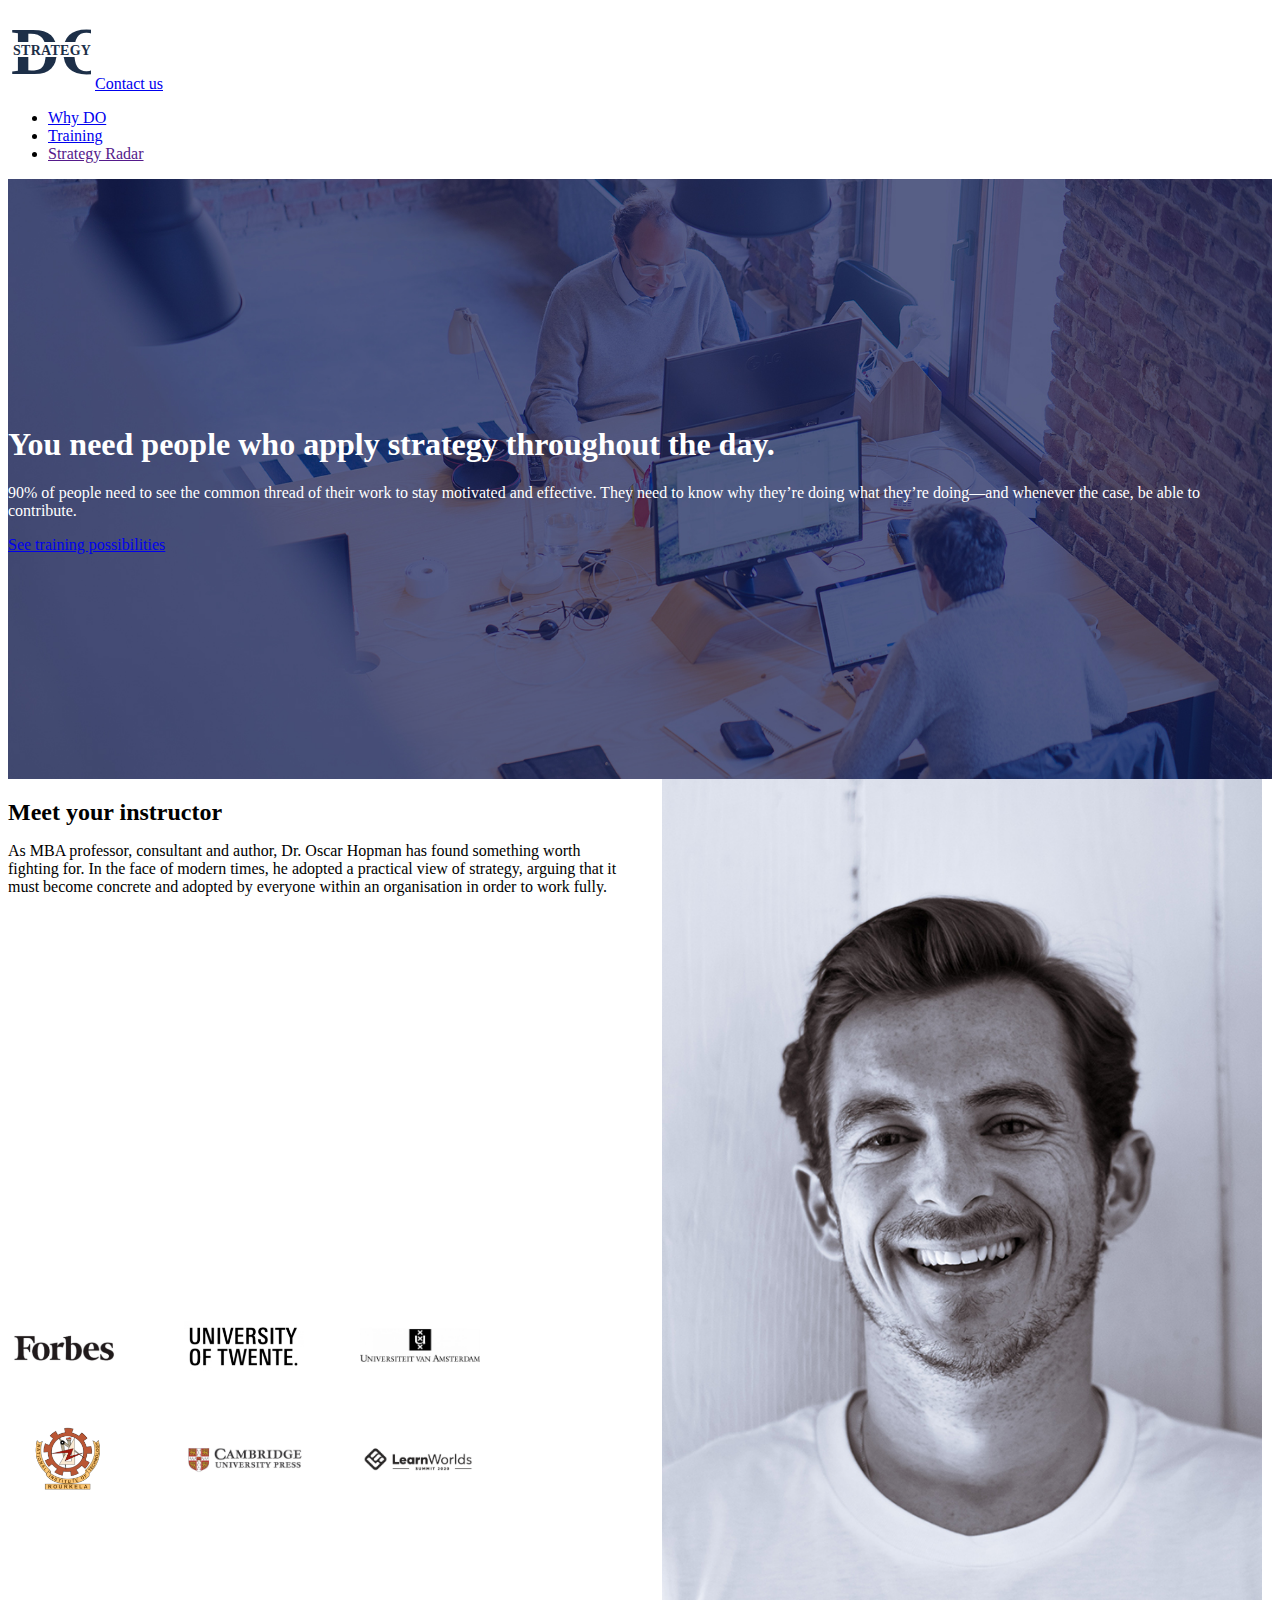
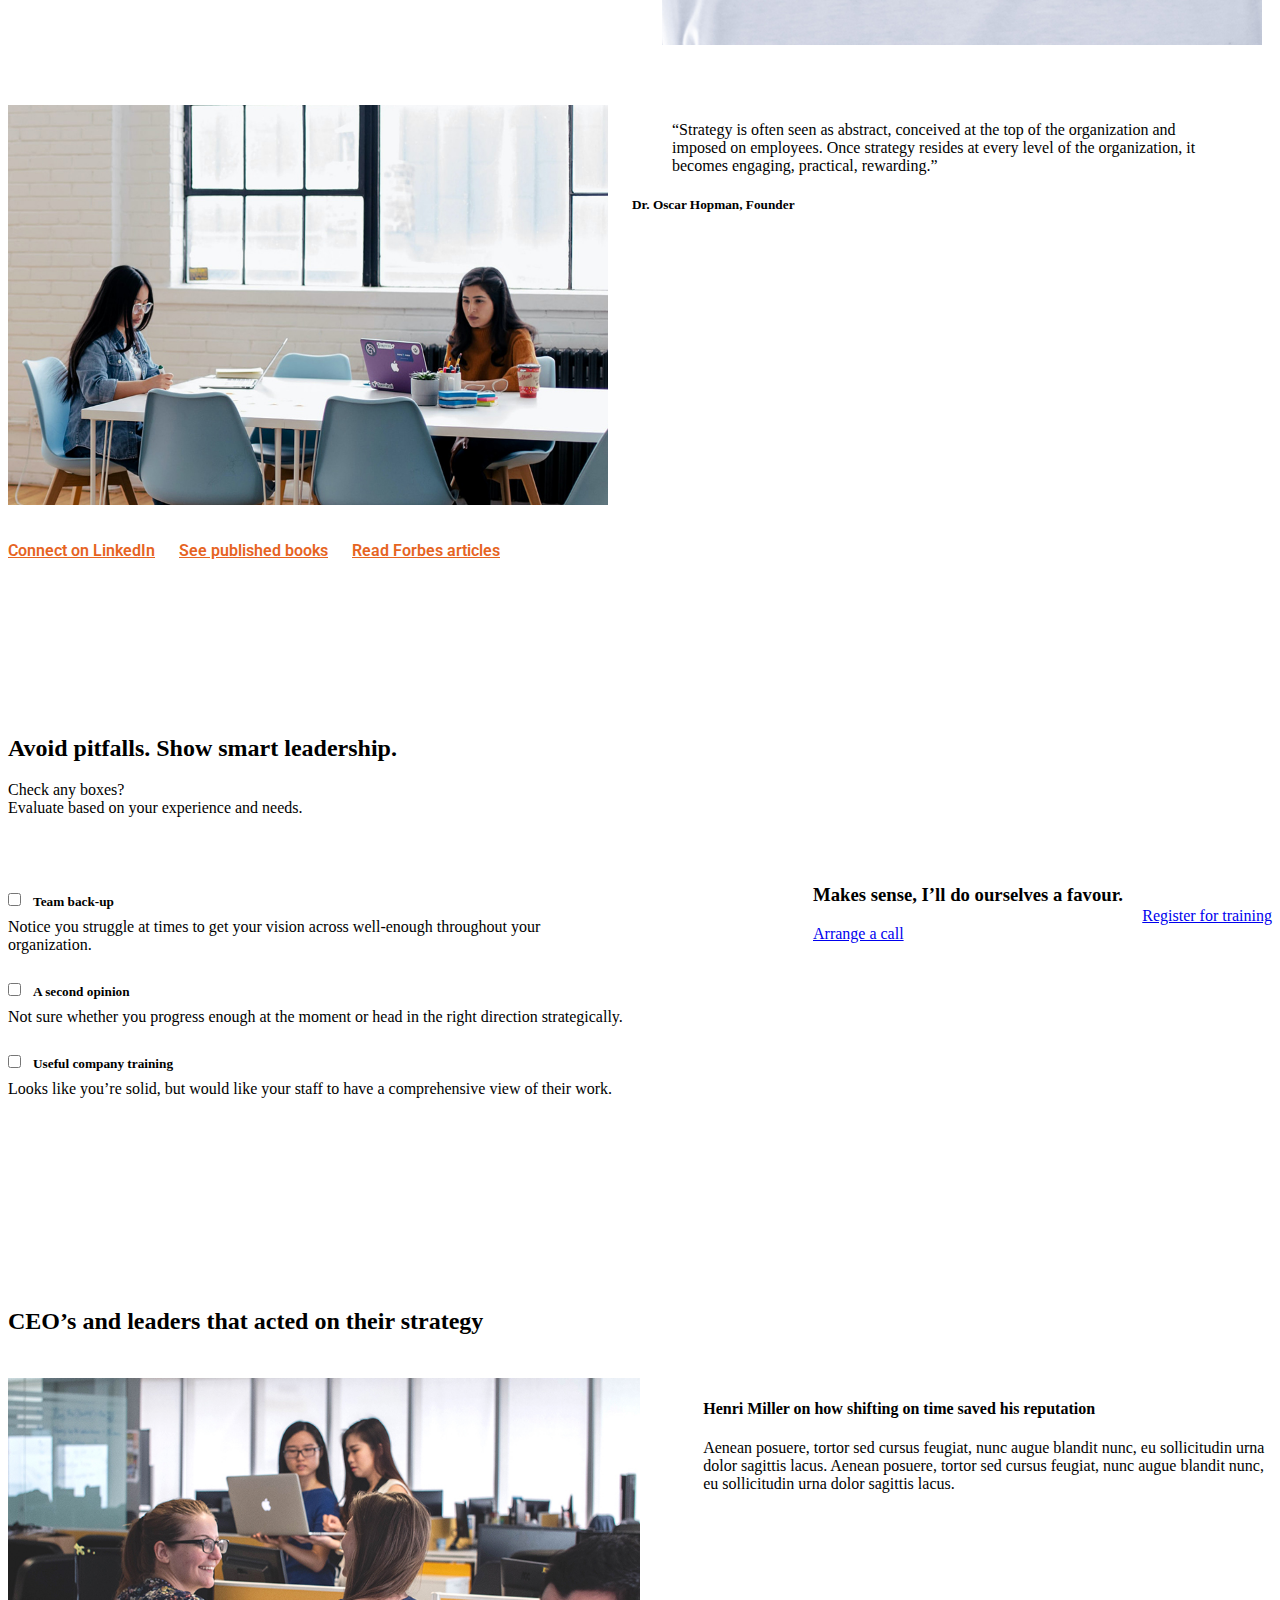
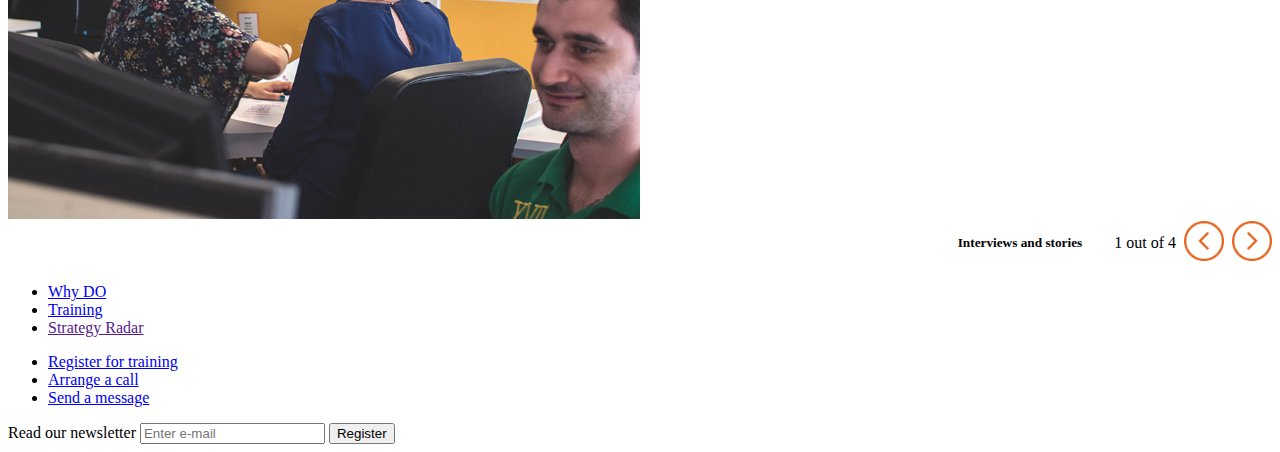
==== about.html @ 9fe3110b "reorganised images" ====
<!DOCTYPE html>
<html>

<head>
    <title> In-house strategy training </title>
    <meta name="viewport" content="width=device-width,initial-scale=1">

    <link rel="stylesheet" type="text/css" href="style-general.css">
    <link rel="stylesheet" type="text/css" href="style-index.css">
    <link rel="stylesheet" type="text/css" href="style-about.css">
    <link rel="stylesheet" type="text/css" href="style-training.css">
    <link rel="stylesheet" type="text/css" href="style-contact.css">

    <link rel="preconnect" href="https://fonts.gstatic.com">
    <link href="https://fonts.googleapis.com/css2?family=Roboto:wght@300;500;700&display=swap" rel="stylesheet">
</head>

<body>
    <div class="page">
        <header>
            <nav>
                <a href="index.html"><img src="/images/logo-do-strategy.svg" id="logo" alt="logo of DO Strategy"></a>
                <a href="contact.html" class="btn-secondary contact-btn">Contact us</a>
                <ul id="main-menu">
                    <li><a href="about.html">Why DO</a></li>
                    <li><a href="training.html">Training</a></li>
                    <li><a href="">Strategy Radar</a></li>
                </ul>
            </nav>
        </header>


        <main>

            <section class="hero img-bckgr">
                <h1>You need people who apply strategy throughout the day.</h1>
                <p>90% of people need to see the common thread of their work to stay motivated and effective.
                    They need to know why they’re doing what they’re doing—and whenever the case, be able to contribute.
                </p>
                <div>
                    <a href="training.html" class="primary-btn">See training possibilities</a>
                </div>
            </section>


            <section class="instructor">
                <div class="bio">
                    <h2>Meet your instructor</h2>
                    <p>As MBA professor, consultant and author, Dr. Oscar Hopman has found something
                        worth fighting for. In the face of modern times, he adopted a practical view
                        of strategy, arguing that it must become concrete and adopted by everyone within
                        an organisation in order to work fully.</p>
                </div>

                <div class="logos">
                    <img src="/images/logo-forbes.png" width="120px" alt="logo-forbes" />
                    <img src="/images/logo-university-twente.png" width="120px" alt="logo-university-twente" />
                    <img src="/images/logo-uva.png" width="120px" alt="logo-uva" />
                    <img src="/images/logo-rourkela.png" width="120px" alt="logo-rourkela" />
                    <img src="/images/logo-cambridge.png" width="120px" alt="logo-cambridge" />
                    <img src="/images/logo-learnworlds.png" width="120px" alt="logo-learnworlds" />
                </div>

                <div class="instructor-photo">
                    <img src="/images/instructor-photo.jpg" width="600px" alt="Portrait of Oscar Hopman" />
                </div>

                <div class="quote">
                    <img src="/images/testimonials-1.jpg" class="testimonial-image" width="600"
                        alt="People taking a strategy class" />
                    <div>
                        <blockquote>“Strategy is often seen as abstract, conceived at the top of the organization
                            and imposed on employees. Once strategy resides at every level of the organization,
                            it becomes engaging, practical, rewarding.”
                        </blockquote>
                        <h5>Dr. Oscar Hopman, Founder</h5>
                    </div>
                </div>

                <div class="professional-links">
                    <a href="">Connect on LinkedIn</a>
                    <a href="">See published books</a>
                    <a href="">Read Forbes articles</a>
                </div>
            </section>

            <section class="training-benefits">
                <div class="intro-benefits">
                    <h2>Avoid pitfalls. Show smart leadership.</h2>
                    <p>Check any boxes? <br> Evaluate based on your experience and needs.</p>
                </div>

                <div class="checkbox-benefits">
                    <div class="benefit">
                        <h5><input type="checkbox">Team back-up</h5>
                        <p> Notice you struggle at times to get your vision across well-enough throughout your
                            organization.</p>
                    </div>
                    <div class="benefit">
                        <h5><input type="checkbox">A second opinion</h5>
                        <p>Not sure whether you progress enough at the moment or head in the right direction
                            strategically.</p>
                    </div>
                    <div class="benefit">
                        <h5><input type="checkbox">Useful company training</h5>
                        <p>Looks like you’re solid, but would like your staff to have a comprehensive view of their
                            work.</p>
                    </div>
                </div>

                <div class="cta-benefits">
                    <h3>Makes sense, I’ll do ourselves a favour.</h3>
                    <a href="contact.html" class="primary-btn">Register for training</a>
                    <a href="contact.html" class="secondary-btn">Arrange a call</a>
                </div>
            </section>

            <section class="case-studies">
                <h2>CEO’s and leaders that acted on their strategy </h2>
                <div class="case-study-card">
                    <img src="/images/case-study-1.jpg" alt="People in office space" />
                    <div>
                        <h4>Henri Miller on how shifting on time saved his reputation</h4>
                        <p>Aenean posuere, tortor sed cursus feugiat, nunc augue blandit nunc, eu sollicitudin urna
                            dolor sagittis lacus. Aenean posuere, tortor sed cursus feugiat, nunc augue blandit nunc,
                            eu sollicitudin urna dolor sagittis lacus.</p>
                    </div>
                </div>

                <div class="case-studies-nav">
                    <h5>Interviews and stories</h5>
                    <div class="case-number">
                        <p> 1 out of 4</p>
                        <a href=""><img src="/images/nav-left-arrow.png" width="40ppx" class="nav-left-arrow"
                                alt="Previous"></a>
                        <a href=""><img src="/images/nav-right-arrow.png" width="40ppx" class="nav-right-arrow"
                                alt="Next"></a>
                    </div>
                </div>
            </section>
        </main>

        <footer>
            <ul id="footer-menu">
                <li><a href="about.html">Why DO</a></li>
                <li><a href="training.html">Training</a></li>
                <li><a href="">Strategy Radar</a></li>
            </ul>
            <ul id="footer-links">
                <li><a href="contact.html">Register for training</a></li>
                <li><a href="contact.html">Arrange a call</a></li>
                <li><a href="contact.html">Send a message</a></li>
            </ul>
            <div class="subscribe-newsletter">
                <label>Read our newsletter</label>
                <input type:="e-mail" name="e-mail" placeholder="Enter e-mail" />
                <input class="footer-btn" type="submit" value="Register" />
            </div>

        </footer>
    </div>
</body>

</html>
---- style-index.css ----
.home-intro {
    display: grid;
    grid-template-columns: repeat(8, 1fr);
    grid-column-gap: 24px;
    margin-bottom: 72px;
}

.arrow {
    display: none;
}

.intro, 
.first-section-image {
    grid-column: span 8;
}

.intro ul {
    padding-left: 20px;
}

.intro ul li {
    font-weight: 300;
}

.intro {
    margin-bottom: 56px;
}

.testimonials {
    display: grid;
    grid-template-columns: repeat(8, 1fr);
    grid-column-gap: 24px;
}

.testimonials img {
    display: none;
}

.quotes {
    grid-column: span 8;
}
 
.testimonials-nav {
    padding-top: 24px;
    grid-column: span 8;
    justify-self: flex-end;
    display: flex;
}

.testimonials-nav img {
    display: inline;
    padding-left: 8px;
}

.testimonials-nav p {
    margin: 0px;
    line-height: 2em;
}

input.secondary-btn  {
    font-family: 'Roboto', sans-serif;
    font-size: 16px;
    font-weight: 700;
    color: #E6641F;
    background-color: white;
    border: solid 2.8px #E6641F;
    padding: 8px 20px; 
}

.text-input input {
    font-family:'Roboto', sans-serif;
    padding: 12px 0px;
    margin-bottom: 20px;
    color: white;
    border: none;
    border-bottom: solid 3px #1D2F48;
    width: 100%;
}

.case-study {
    margin: 56px 0px;
}

.case-study-wide {
    min-height: 400px;
    background: white url(/images/case-study-wide.jpg);
    background-size: cover;
    background-position: center;
    display: grid;
    grid-template-columns: repeat(8, 1fr);
    grid-column-gap: 24px;
    align-content: center;
}

.case-study-wide h2 {
    grid-column: 1 / span 8;
    color: white;
}

.case-study-wide div {
    grid-column: 1 / span 8;
}

.registration-cta {
    margin-top: 72px;
}



/* Media queries */

/* tablet */

@media (min-width: 776px) {

    .case-study-wide h2 {
        grid-column: 1 / span 6;
    }
}

/* desktop */

@media (min-width: 1024px) {
    
    .arrow {
        display: block;
        grid-column: 1 / span 2;
    }
    
    .intro {
        grid-column: 3 / span 3;
    }

    .first-section-image {
        grid-column: 6 / span 3;
    }

    .testimonials img {
        display: block;
        grid-column: 1 / span 2;
    }

    .quotes {
        grid-column: 3 / span 6;
    }

    .case-study-wide {
        padding: 56px 0px;
    }

    .case-study-wide h2 {
        grid-column: 1 / span 6;
    }

    .retention {
        display: grid;
        grid-template-columns: repeat(8, 1fr);
        grid-column-gap: 24px;
    }

    .mail-me {
        grid-column: 1 / span 4;
    }

    .text-input {
        max-width: 450px;
        margin-top: 24px;
    }

    .registration-cta {
        margin: 0px;
        grid-column: 5 / span 4;
    }
}
---- style-about.css ----
.img-bckgr {
    min-height: 600px;
    background: white url(/images/about-hero.jpg);
    background-size: cover;
    background-position: center;
    color: white;
    align-content: center;
    }

.img-bckgr p {
    color: white;
    padding-left: 0px;
   }

.instructor {
    display: grid;
    grid-template-columns: repeat(8, 1fr);
    grid-column-gap: 24px;
}

.bio {
    grid-column: 1 / span 8;
}

.bio h2 {
    margin-bottom: 16px;
}

.logos {
    grid-column: 1 / span 8;
    margin: 32px 0px;
    display: flex;
    flex-wrap: wrap;
    justify-content: space-between;
    align-content: center;
}

.logos img {
    padding: 16px 24px;
    align-self: center;
    justify-self: center;
}

.instructor-photo, .quote {
    grid-column: 1 / span 8;
    margin-bottom: 32px;
}

.testimonial-image {
    display: none;
}

.professional-links {
    grid-column: 1 / span 8;
}

.professional-links a {
    font-family: 'Roboto', sans-serif;
    font-size: 16px;
    font-weight: 600;
    line-height: 1.7em;
    color: #E6641F;
    padding-right: 20px;
    display: block;
}

.training-benefits {
    margin: 72px 0px;
    display: grid;
    grid-template-columns: repeat(8, 1fr);
    grid-column-gap: 24px;
}

.intro-benefits {
    grid-column: 1 / span 8;
}

.checkbox-benefits {
    margin-top: 32px;
    margin-bottom: 16px;
    grid-column: 1 / span 8;
}

.benefit p {
    margin: 8px 0px 24px 0px;
}

.benefit h5 {
    margin-bottom: 0px;
}

.benefit input {
    margin: 5px 12px 0px 0px;
    border: 1px solid #1D2F48;
}

.cta-benefits {
    margin: 32px 0px 72px 0px;
    grid-column: 1 / span 8;
    display: flex;
    flex-wrap: wrap;
    align-content: flex-start;
}

.cta-benefits h3 {
    flex-grow: 50;
}

.cta-benefits a {
    flex-grow: 0;
    align-self: flex-end;
    justify-self: flex-start;
}

.case-studies {
    display: grid;
    grid-template-columns: repeat(8, 1fr);
    grid-column-gap: 24px;
}

.case-studies h2 {
    grid-column: 1 / span 8;
}

.case-study-card {
    margin-top: 24px;
    grid-column: 1 / span 8;
    display: flex;
    flex-wrap: wrap;
    justify-content: space-between;
}

.case-study-card img {
    align-self: self-start;
    margin-bottom: 24px;
}

.case-studies-nav {
    padding-top: 24px;
    grid-column: 1 / span 8;
    display: flex;
    flex-wrap: wrap;
    justify-content: space-between;
    align-content: center;
} 

.case-number {
    justify-self: self-end;
    display: flex;
}

.case-studies-nav h5 {
    margin-bottom: 16px;
    align-self: center;
}

.case-studies-nav img {
    display: inline;
    padding-left: 8px;
}

.case-studies-nav p {
    margin: 0px;
    line-height: 3.0em;
}

.case-number p, a {
    display: inline;
}

img.case-study {
    margin: 0px 0px 24px 0px;
    max-width: 800px;
}



/* Media queries */

/* phone*/
@media (min-width: 375px) {
    .case-studies-nav h5 {
        margin-bottom: 0px;
    }
}

/* tablet */
@media (min-width: 776px) {

    .instructor-photo {
        justify-self: center;
        grid-column: 2 / span 6;
    }

    .logos {
        justify-content: space-around;
    }

    .case-studies h2 {
        grid-column: 1 / span 5;
    }

    .case-study-card img {
        width: 50%;
        align-self: self-start;
        margin: 0px;
    }
    
    .case-study-card div {
        width: 45%;
    }

    .case-studies-nav a {
        align-self: center;
    }

}


/* desktop */
@media (min-width: 1024px) {

    .hero a {
        grid-column-start: 1;
    }

    .bio {
        grid-column: 1 / span 4;
    }

    .logos {
        grid-column: 1/ span 4;
        align-self: center;
        justify-content: flex-start;
    }

    .logos img {
        padding: 0px 56px 56px 0px;
    }

    .instructor-photo {
        grid-column: 5 / span 4;
        grid-row: 1 / span 2;
        margin-bottom: 56px;
    }

    .quote {
        grid-row: 3 / span 1;
        display: grid;
        grid-template-columns: repeat(8, 1fr);
        grid-column-gap: 24px;
    }

    .quote img {
        display: block;
        grid-column: 1 / span 2;
    }

    .quote div {
        grid-column: 3 / span 6;
    }

    .professional-links {
        grid-column: 1/ span 8;
    }

    .professional-links a {
        display: inline;
    }

    .training-benefits {
        margin: 150px 0px;
    }

    .intro-benefits {
        grid-column: 1 / span 4;
    }

    .checkbox-benefits {
        margin-top: 32px;
        margin-bottom: 16px;
        grid-column: 1 / span 4;
    }

    .cta-benefits {
        grid-column: 6 / span 3;
    }

    .case-studies h2 {
        grid-column: 1 / span 4;
    }

    .case-study-card {
        margin-top: 24px;
        grid-column: 1 / span 8;
    }

    .case-studies-nav {
        padding-top: 0px;
        grid-column: 5 / span 4;
        justify-self: flex-end;
    }

    .case-studies-nav h5 {
        margin: 0px;
        padding-right: 32px;
    }

}
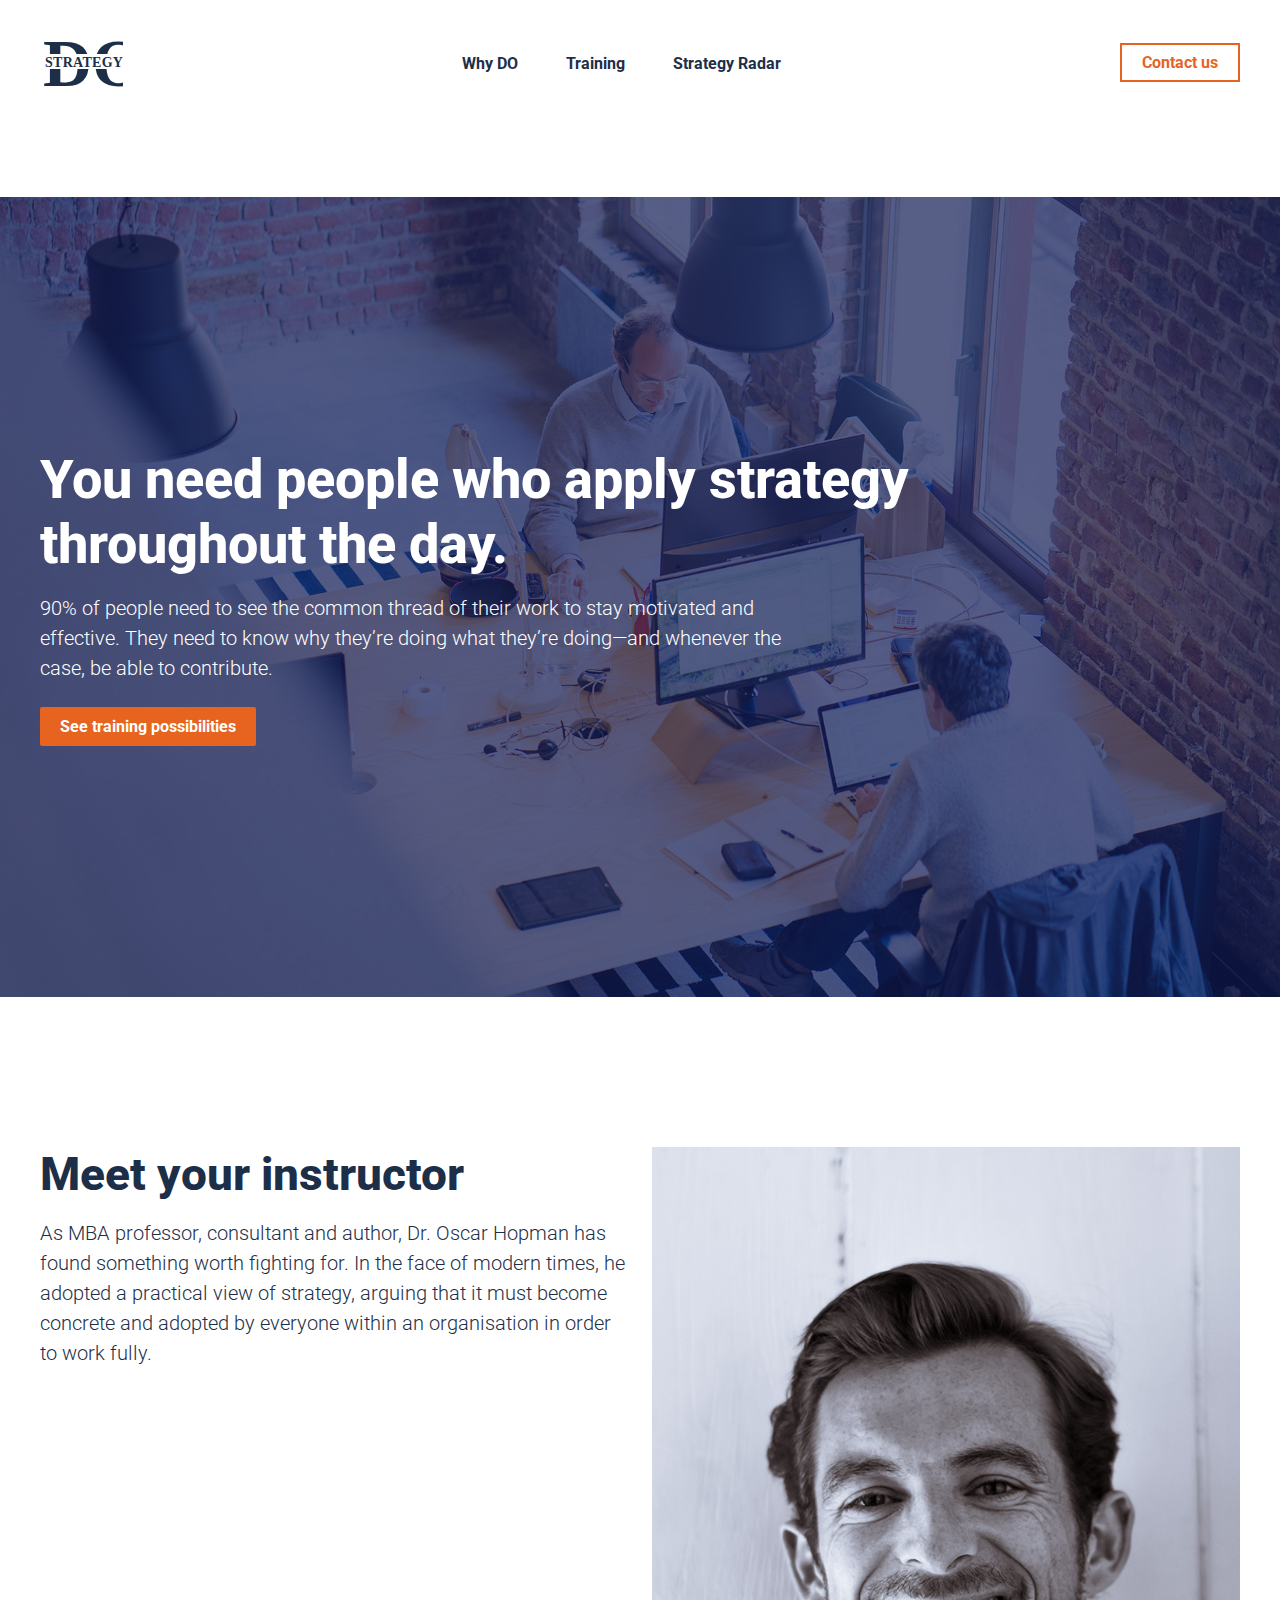
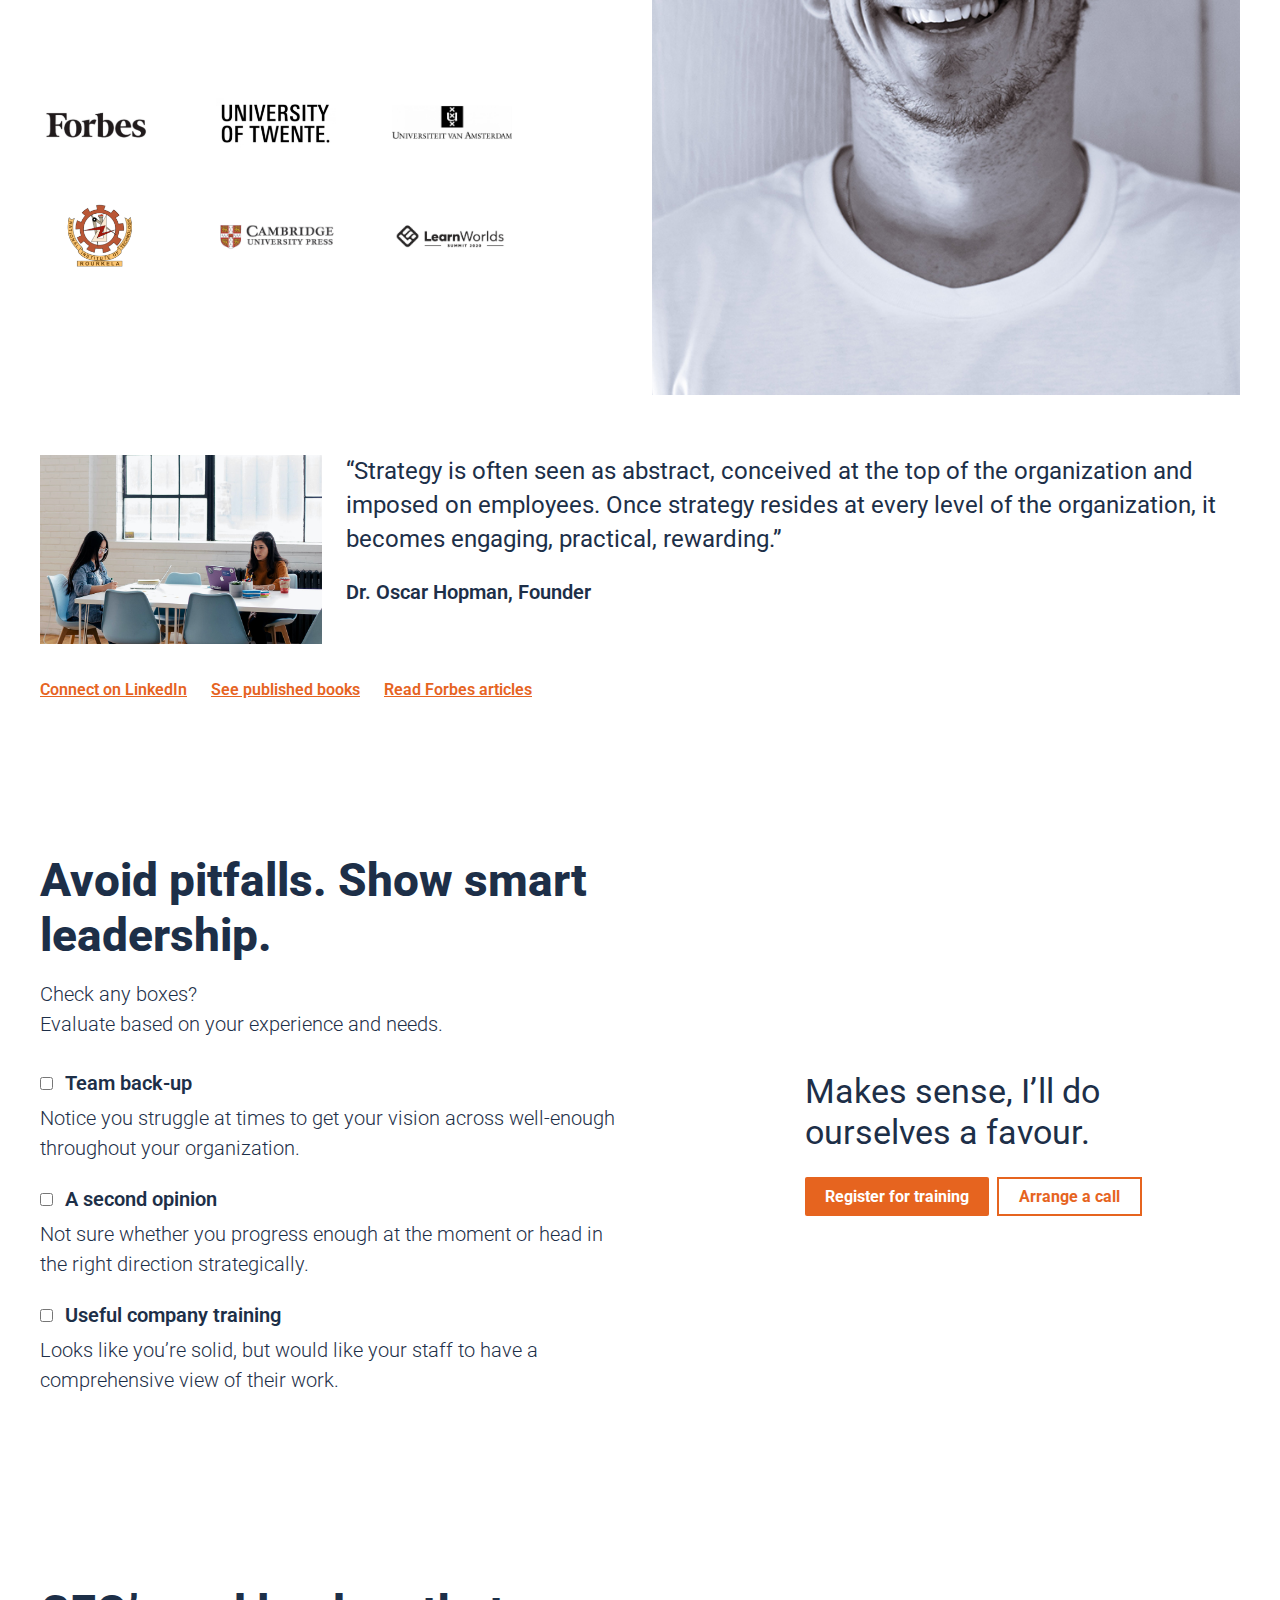
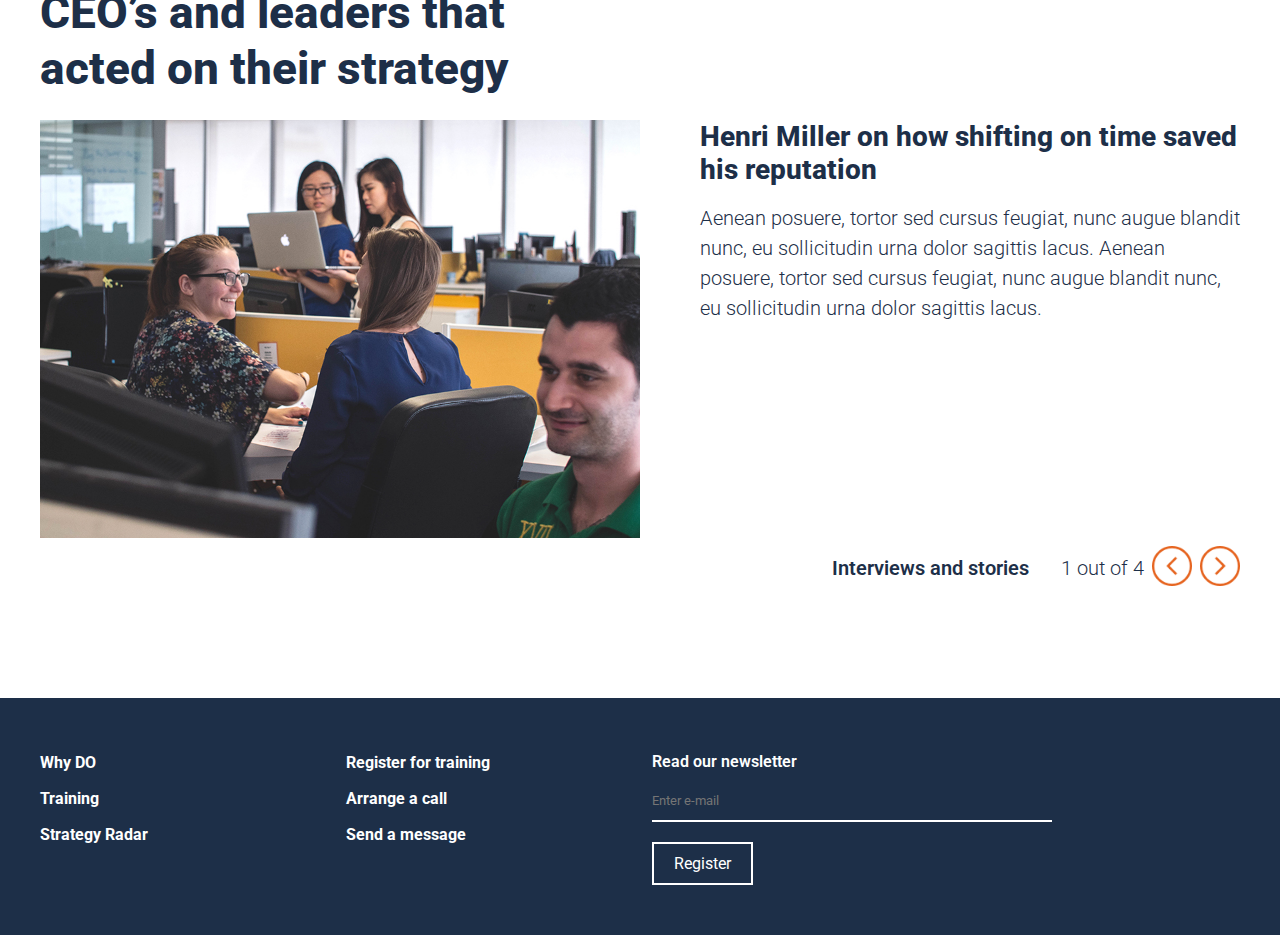
==== commit c3d48ec7: "finalized" ====
--- a/about.html
+++ b/about.html
@@ -15,6 +15,7 @@
     <link href="https://fonts.googleapis.com/css2?family=Roboto:wght@300;500;700&display=swap" rel="stylesheet">
 </head>
 
+
 <body>
     <div class="page">
         <header>
@@ -28,10 +29,12 @@
                 </ul>
             </nav>
         </header>
+    </div>
 
 
-        <main>
-
+    <!-- <main> -->
+    <div class="full-width-hero">
+        <div class="page">
             <section class="hero img-bckgr">
                 <h1>You need people who apply strategy throughout the day.</h1>
                 <p>90% of people need to see the common thread of their work to stay motivated and effective.
@@ -41,123 +44,131 @@
                     <a href="training.html" class="primary-btn">See training possibilities</a>
                 </div>
             </section>
+        </div>
+    </div>
 
 
-            <section class="instructor">
-                <div class="bio">
-                    <h2>Meet your instructor</h2>
-                    <p>As MBA professor, consultant and author, Dr. Oscar Hopman has found something
-                        worth fighting for. In the face of modern times, he adopted a practical view
-                        of strategy, arguing that it must become concrete and adopted by everyone within
-                        an organisation in order to work fully.</p>
-                </div>
-
-                <div class="logos">
-                    <img src="/images/logo-forbes.png" width="120px" alt="logo-forbes" />
-                    <img src="/images/logo-university-twente.png" width="120px" alt="logo-university-twente" />
-                    <img src="/images/logo-uva.png" width="120px" alt="logo-uva" />
-                    <img src="/images/logo-rourkela.png" width="120px" alt="logo-rourkela" />
-                    <img src="/images/logo-cambridge.png" width="120px" alt="logo-cambridge" />
-                    <img src="/images/logo-learnworlds.png" width="120px" alt="logo-learnworlds" />
-                </div>
-
-                <div class="instructor-photo">
-                    <img src="/images/instructor-photo.jpg" width="600px" alt="Portrait of Oscar Hopman" />
-                </div>
-
-                <div class="quote">
-                    <img src="/images/testimonials-1.jpg" class="testimonial-image" width="600"
-                        alt="People taking a strategy class" />
-                    <div>
-                        <blockquote>“Strategy is often seen as abstract, conceived at the top of the organization
-                            and imposed on employees. Once strategy resides at every level of the organization,
-                            it becomes engaging, practical, rewarding.”
-                        </blockquote>
-                        <h5>Dr. Oscar Hopman, Founder</h5>
-                    </div>
-                </div>
-
-                <div class="professional-links">
-                    <a href="">Connect on LinkedIn</a>
-                    <a href="">See published books</a>
-                    <a href="">Read Forbes articles</a>
-                </div>
-            </section>
-
-            <section class="training-benefits">
-                <div class="intro-benefits">
-                    <h2>Avoid pitfalls. Show smart leadership.</h2>
-                    <p>Check any boxes? <br> Evaluate based on your experience and needs.</p>
-                </div>
-
-                <div class="checkbox-benefits">
-                    <div class="benefit">
-                        <h5><input type="checkbox">Team back-up</h5>
-                        <p> Notice you struggle at times to get your vision across well-enough throughout your
-                            organization.</p>
-                    </div>
-                    <div class="benefit">
-                        <h5><input type="checkbox">A second opinion</h5>
-                        <p>Not sure whether you progress enough at the moment or head in the right direction
-                            strategically.</p>
-                    </div>
-                    <div class="benefit">
-                        <h5><input type="checkbox">Useful company training</h5>
-                        <p>Looks like you’re solid, but would like your staff to have a comprehensive view of their
-                            work.</p>
-                    </div>
-                </div>
-
-                <div class="cta-benefits">
-                    <h3>Makes sense, I’ll do ourselves a favour.</h3>
-                    <a href="contact.html" class="primary-btn">Register for training</a>
-                    <a href="contact.html" class="secondary-btn">Arrange a call</a>
-                </div>
-            </section>
-
-            <section class="case-studies">
-                <h2>CEO’s and leaders that acted on their strategy </h2>
-                <div class="case-study-card">
-                    <img src="/images/case-study-1.jpg" alt="People in office space" />
-                    <div>
-                        <h4>Henri Miller on how shifting on time saved his reputation</h4>
-                        <p>Aenean posuere, tortor sed cursus feugiat, nunc augue blandit nunc, eu sollicitudin urna
-                            dolor sagittis lacus. Aenean posuere, tortor sed cursus feugiat, nunc augue blandit nunc,
-                            eu sollicitudin urna dolor sagittis lacus.</p>
-                    </div>
-                </div>
-
-                <div class="case-studies-nav">
-                    <h5>Interviews and stories</h5>
-                    <div class="case-number">
-                        <p> 1 out of 4</p>
-                        <a href=""><img src="/images/nav-left-arrow.png" width="40ppx" class="nav-left-arrow"
-                                alt="Previous"></a>
-                        <a href=""><img src="/images/nav-right-arrow.png" width="40ppx" class="nav-right-arrow"
-                                alt="Next"></a>
-                    </div>
-                </div>
-            </section>
-        </main>
-
-        <footer>
-            <ul id="footer-menu">
-                <li><a href="about.html">Why DO</a></li>
-                <li><a href="training.html">Training</a></li>
-                <li><a href="">Strategy Radar</a></li>
-            </ul>
-            <ul id="footer-links">
-                <li><a href="contact.html">Register for training</a></li>
-                <li><a href="contact.html">Arrange a call</a></li>
-                <li><a href="contact.html">Send a message</a></li>
-            </ul>
-            <div class="subscribe-newsletter">
-                <label>Read our newsletter</label>
-                <input type:="e-mail" name="e-mail" placeholder="Enter e-mail" />
-                <input class="footer-btn" type="submit" value="Register" />
+    <div class="page">
+        <section class="instructor">
+            <div class="bio">
+                <h2>Meet your instructor</h2>
+                <p>As MBA professor, consultant and author, Dr. Oscar Hopman has found something
+                    worth fighting for. In the face of modern times, he adopted a practical view
+                    of strategy, arguing that it must become concrete and adopted by everyone within
+                    an organisation in order to work fully.</p>
             </div>
 
-        </footer>
+            <div class="logos">
+                <img src="/images/logo-forbes.png" width="120px" alt="logo-forbes" />
+                <img src="/images/logo-university-twente.png" width="120px" alt="logo-university-twente" />
+                <img src="/images/logo-uva.png" width="120px" alt="logo-uva" />
+                <img src="/images/logo-rourkela.png" width="120px" alt="logo-rourkela" />
+                <img src="/images/logo-cambridge.png" width="120px" alt="logo-cambridge" />
+                <img src="/images/logo-learnworlds.png" width="120px" alt="logo-learnworlds" />
+            </div>
+
+            <div class="instructor-photo">
+                <img src="/images/instructor-photo.jpg" width="600px" alt="Portrait of Oscar Hopman" />
+            </div>
+
+            <div class="quote">
+                <img src="/images/testimonials-1.jpg" class="testimonial-image" width="600"
+                    alt="People taking a strategy class" />
+                <div>
+                    <blockquote>“Strategy is often seen as abstract, conceived at the top of the organization
+                        and imposed on employees. Once strategy resides at every level of the organization,
+                        it becomes engaging, practical, rewarding.”
+                    </blockquote>
+                    <h5>Dr. Oscar Hopman, Founder</h5>
+                </div>
+            </div>
+
+            <div class="professional-links">
+                <a href="">Connect on LinkedIn</a>
+                <a href="">See published books</a>
+                <a href="">Read Forbes articles</a>
+            </div>
+        </section>
+
+        <section class="training-benefits">
+            <div class="intro-benefits">
+                <h2>Avoid pitfalls. Show smart leadership.</h2>
+                <p>Check any boxes? <br> Evaluate based on your experience and needs.</p>
+            </div>
+
+            <div class="checkbox-benefits">
+                <div class="benefit">
+                    <h5><input type="checkbox">Team back-up</h5>
+                    <p> Notice you struggle at times to get your vision across well-enough throughout your
+                        organization.</p>
+                </div>
+                <div class="benefit">
+                    <h5><input type="checkbox">A second opinion</h5>
+                    <p>Not sure whether you progress enough at the moment or head in the right direction
+                        strategically.</p>
+                </div>
+                <div class="benefit">
+                    <h5><input type="checkbox">Useful company training</h5>
+                    <p>Looks like you’re solid, but would like your staff to have a comprehensive view of their
+                        work.</p>
+                </div>
+            </div>
+
+            <div class="cta-benefits">
+                <h3>Makes sense, I’ll do ourselves a favour.</h3>
+                <a href="contact.html" class="primary-btn">Register for training</a>
+                <a href="contact.html" class="secondary-btn">Arrange a call</a>
+            </div>
+        </section>
+
+        <section class="case-studies">
+            <h2>CEO’s and leaders that acted on their strategy </h2>
+            <div class="case-study-card">
+                <img src="/images/case-study-1.jpg" alt="People in office space" />
+                <div>
+                    <h4>Henri Miller on how shifting on time saved his reputation</h4>
+                    <p>Aenean posuere, tortor sed cursus feugiat, nunc augue blandit nunc, eu sollicitudin urna
+                        dolor sagittis lacus. Aenean posuere, tortor sed cursus feugiat, nunc augue blandit nunc,
+                        eu sollicitudin urna dolor sagittis lacus.</p>
+                </div>
+            </div>
+
+            <div class="case-studies-nav">
+                <h5>Interviews and stories</h5>
+                <div class="case-number">
+                    <p> 1 out of 4</p>
+                    <a href=""><img src="/images/nav-left-arrow.png" width="40ppx" class="nav-left-arrow"
+                            alt="Previous"></a>
+                    <a href=""><img src="/images/nav-right-arrow.png" width="40ppx" class="nav-right-arrow"
+                            alt="Next"></a>
+                </div>
+            </div>
+        </section>
+    </div>
+    <!-- </main> -->
+
+    <div class="full-width">
+        <div class="page">
+            <footer>
+                <ul id="footer-menu">
+                    <li><a href="about.html">Why DO</a></li>
+                    <li><a href="training.html">Training</a></li>
+                    <li><a href="">Strategy Radar</a></li>
+                </ul>
+                <ul id="footer-links">
+                    <li><a href="contact.html">Register for training</a></li>
+                    <li><a href="contact.html">Arrange a call</a></li>
+                    <li><a href="contact.html">Send a message</a></li>
+                </ul>
+                <div class="subscribe-newsletter">
+                    <div id="input-mail">
+                        <label>Read our newsletter</label>
+                        <input type="e-mail" name="e-mail" placeholder="Enter e-mail" />
+                    </div>
+                    <input class="footer-btn" type="submit" value="Register" />
+                </div>
+            </footer>
+        </div>
     </div>
 </body>
 
--- a/style-general.css
+++ b/style-general.css
@@ -0,0 +1,432 @@
+
+/* global, hero */
+
+.page {
+    color: #1D2F48;
+    max-width: 1200px;
+    margin: 0 auto ;
+    padding: 0px 32px;
+}
+
+.full-width {
+    background-color: #1D2F48;
+} 
+
+header {
+    padding: 20px 0px;
+}
+
+body {
+    margin: 0px;
+}
+
+.hero {
+    margin: 56px 0px;  
+    display: grid;
+    grid-template-columns: repeat(8, 1fr);
+    grid-column-gap: 24px;
+}
+
+.hero h1, p, div {
+    grid-column: 1/ span 8;
+}
+
+img {
+    max-width: 100%;
+    max-height: 100%;
+}
+
+
+/* typography */
+
+h1 {
+    font-family: 'Roboto', sans-serif;
+    font-size: 32px;
+    font-weight: 800;
+    line-height: 1.2em;
+    margin: 0px;
+}
+
+h2 {
+    font-family: 'Roboto', sans-serif;
+    font-size: 28px;
+    font-weight: 800;
+    line-height: 1.2em;
+    margin: 0px;
+}
+
+h3 {
+    font-family: 'Roboto', sans-serif;
+    font-size: 24px;
+    font-weight: 400;
+    line-height: 1.2em;
+    margin: 0px;
+}
+
+h4 {
+    font-family: 'Roboto', sans-serif;
+    font-size: 20px;
+    font-weight: 800;
+    line-height: 1.2em;
+    margin: 0px;
+}
+
+h5 {
+    font-family: 'Roboto', sans-serif;
+    font-size: 16px;
+    font-weight: 600;
+    line-height: 1.2em;
+    margin: 0px;
+}
+
+p, span {
+    font-family: 'Roboto', sans-serif;
+    color: #1D2F48;
+    font-size: 16px;
+    font-weight: 300;
+    line-height: 1.5em;
+    margin: 16px 0px 0px 0px;
+}
+
+blockquote {
+    font-family: 'Roboto', sans-serif;
+    font-size: 18px;
+    font-weight: 400;
+    line-height: 1.4em;
+    margin: 0px;
+    padding-bottom: 24px;
+}
+
+li {
+    font-family: 'Roboto', sans-serif;
+    font-size: 16px;
+    font-weight: 500;
+    line-height: 1.7em;
+    list-style-type: circle;
+    padding-left: 0px;
+}
+
+label {
+    display: block;
+    font-family: 'Roboto', sans-serif;
+    font-size: 12px;
+    padding-bottom: 8px;
+    color: #1D2F48;
+}
+
+
+/* buttons */
+
+.contact-btn {
+    align-self: flex-start;
+    margin-top: 20px;
+    order: 2;
+    border: solid 2.8px #E6641F;
+    padding: 8px 20px;
+    text-decoration: none;
+    font-family: 'Roboto', sans-serif;
+    font-size: 16px;
+    font-weight: 700;
+    color: #E6641F;
+}
+
+a.primary-btn {
+    display: inline-block;
+    text-decoration: none;
+    font-family: 'Roboto', sans-serif;
+    font-size: 16px;
+    font-weight: 700;
+    color: white;
+    background-color: #E6641F;
+    border-radius: 2px;
+    padding: 10px 20px; 
+    margin: 24px 8px 0px 0px;
+}
+
+a.secondary-btn  {
+    text-decoration: none;
+    font-family: 'Roboto', sans-serif;
+    font-size: 16px;
+    font-weight: 700;
+    color: #E6641F;
+    border: solid 2.8px #E6641F;
+    padding: 8px 20px; 
+    margin: 16px 0px 0px;
+}
+
+input.secondary-btn  {
+    font-family: 'Roboto', sans-serif;
+    font-size: 16px;
+    font-weight: 700;
+    color: #E6641F;
+    background-color: white;
+    border: solid 2.8px #E6641F;
+    padding: 8px 20px; 
+}
+
+a.dropdown-btn  {
+    text-decoration: none;
+    font-family: 'Roboto', sans-serif;
+    font-size: 16px;
+    font-weight: 700;
+    color: #E6641F;
+    margin: 32px 0px;
+}
+
+span.dropdown-btn {
+    color: #E6641F;
+    font-weight: 700;
+    font-size: 21px;
+    line-height: 1em;
+}
+
+
+/* header */
+
+nav {
+    display: flex;
+    flex-wrap: wrap;
+    justify-content: space-between;
+    align-content: space-between;
+}
+
+ul#main-menu {
+    padding: 0px;
+    margin: 0px;
+    display: flex;
+    justify-content: space-between;
+    width: 100%;
+    order: 3;
+}
+
+ul#main-menu li {
+    list-style-type: none;
+}
+
+ul#main-menu li a {
+    text-decoration: none;
+    font-family: 'Roboto', sans-serif;
+    font-size: 16px;
+    font-weight: 700;
+    color: #1D2F48;
+    text-align: center;
+    padding: 0px;
+}
+
+#logo {
+    order: 1;
+}
+
+
+/* footer */
+
+footer {
+    background-color: #1D2F48;
+    margin-top: 100px;
+    padding: 30px 0px;
+    display: grid;
+    grid-template-columns: repeat(8, 1fr);
+    grid-template-rows: repeat(2, 1fr);
+    grid-column-gap: 24px;
+}
+
+ul#footer-menu {
+    padding: 0px;
+    grid-column: 1 / span 4;
+    grid-row: 1 / span 1 ;
+}
+
+ul#footer-links {
+    padding: 0px;
+    grid-column: 5 / span 4;
+    grid-row: 1 / span 1 ;
+}
+
+ul#footer-menu li, ul#footer-links li {
+    list-style-type: none;
+}
+
+ul#footer-menu li a, ul#footer-links li a {
+    text-decoration: none;
+    font-family: 'Roboto', sans-serif;
+    font-size: 16px;
+    font-weight: 700;
+    color: white;
+}
+
+.subscribe-newsletter label {
+    display: block;
+    color: white;
+    font-family:'Roboto', sans-serif;
+    font-size: 16px;
+    font-weight: 600;
+    padding-bottom: 10px;
+}
+
+.subscribe-newsletter {
+    padding-top: 20px;
+    grid-column: 1 / span 8;
+    grid-row: 2 / span 1 ;
+}
+
+.subscribe-newsletter input {
+    font-family:'Roboto', sans-serif;
+    background-color: #1D2F48;
+    margin-bottom: 20px;
+    color: white;
+}
+
+#input-mail input {
+    border: none;
+    padding: 12px 0px;
+    border-bottom: solid 2.8px white;
+    max-width: 400px;
+    width: 100%;
+}
+
+.footer-btn {
+    font-size: 16px;
+    padding: 10px 20px;
+    border: solid 2.8px white;
+    display: block;
+}
+
+/* Media queries */
+
+/* tablet */
+
+@media (min-width: 768px) {
+
+/* typography */
+
+    h1 {
+        font-size: 54px;
+    }
+
+    h2 {
+        font-size: 46px;
+    }
+
+    h3 {
+        font-size: 34px;
+    }
+
+    h4 {
+        font-size: 28px;
+    }
+
+    h5 {
+        font-size: 20px;
+    }
+
+    p, span, li {
+        font-size: 20px;
+    }
+
+    blockquote {
+        font-size: 24px;
+    } 
+
+
+/* tablet all */
+
+    .hero h1, p {
+        grid-column: 1 / span 7;
+    }
+
+    footer {
+        grid-template-rows: 1fr;
+    }
+
+    ul#footer-menu {
+        grid-column: 1 / span 2;
+    }
+
+    ul#footer-links {
+        grid-column: 3 / span 2;
+    }
+
+    .subscribe-newsletter{
+        padding-top: 24px;
+        grid-column: 5 / span 4;
+        grid-row: 1 / span 1 ;
+    }
+
+    nav {
+        display: flex;
+        flex-wrap: nowrap;
+        justify-content: space-between;
+        align-content: center;
+    }
+
+    ul#main-menu {
+        order: 2;
+        width: 55%;
+        align-self: center;
+        justify-content: center;
+        padding: 20px 24px;
+    }
+    
+    .contact-btn {
+        order: 3;
+        justify-self: flex-end;
+        margin: 0px;
+        align-self: center;
+    }
+
+    ul#main-menu li a {
+        text-align: center;
+        padding: 0px 24px;
+    }
+
+    .logo {
+        flex-shrink: 0;
+    }
+    
+}
+
+@media (min-width: 870px) {
+    
+    .hero h1 {
+        grid-column: 1 / span 6;
+    }
+    
+    .hero p {
+        grid-column: 1 / span 5;
+    }
+}
+
+
+
+/* desktop */
+
+@media (min-width: 1024px) {
+  
+    .hero {
+        margin: 72px 0px 150px;   
+    }
+
+    h1 {
+        grid-column: 1 / span 6;
+    }
+    
+    .hero p {
+        grid-column: 1 / span 5;
+    }
+
+    ul#main-menu {
+        padding: 20px 72px;
+    }
+
+}
+
+@media (min-width: 1400px) {
+
+    ul#main-menu {
+        padding: 20px 100px;
+    }
+
+}
+
+
+
--- a/style-index.css
+++ b/style-index.css
@@ -15,16 +15,16 @@
     grid-column: span 8;
 }
 
+.intro {
+    margin-bottom: 56px;
+}
+
 .intro ul {
     padding-left: 20px;
 }
 
 .intro ul li {
     font-weight: 300;
-}
-
-.intro {
-    margin-bottom: 56px;
 }
 
 .testimonials {
@@ -58,47 +58,42 @@
     line-height: 2em;
 }
 
-input.secondary-btn  {
-    font-family: 'Roboto', sans-serif;
-    font-size: 16px;
-    font-weight: 700;
-    color: #E6641F;
-    background-color: white;
-    border: solid 2.8px #E6641F;
-    padding: 8px 20px; 
+.retention-input {
+    margin-top: 32px;
 }
 
-.text-input input {
+.retention-input input {
     font-family:'Roboto', sans-serif;
     padding: 12px 0px;
     margin-bottom: 20px;
     color: white;
     border: none;
-    border-bottom: solid 3px #1D2F48;
+    border-bottom: solid 2.8px #1D2F48;
     width: 100%;
 }
 
-.case-study {
+.full-width-case-study {
+    background: white url(/images/case-study-wide.jpg);
+    background-size: cover;
+    background-position: center;
+    min-height: 300px;
     margin: 56px 0px;
 }
 
-.case-study-wide {
-    min-height: 400px;
-    background: white url(/images/case-study-wide.jpg);
-    background-size: cover;
-    background-position: center;
+.case-study {
+    padding-top: 56px;
     display: grid;
     grid-template-columns: repeat(8, 1fr);
     grid-column-gap: 24px;
     align-content: center;
 }
 
-.case-study-wide h2 {
+.case-study h2 {
     grid-column: 1 / span 8;
     color: white;
 }
 
-.case-study-wide div {
+.case-study div {
     grid-column: 1 / span 8;
 }
 
@@ -107,17 +102,7 @@
 }
 
 
-
 /* Media queries */
-
-/* tablet */
-
-@media (min-width: 776px) {
-
-    .case-study-wide h2 {
-        grid-column: 1 / span 6;
-    }
-}
 
 /* desktop */
 
@@ -145,11 +130,16 @@
         grid-column: 3 / span 6;
     }
 
-    .case-study-wide {
-        padding: 56px 0px;
+    .full-width-case-study {
+        min-height: 600px;
+        margin: 100px 0px;
     }
 
-    .case-study-wide h2 {
+    .case-study {
+        padding: 100px 0px;
+    }
+
+    .case-study h2 {
         grid-column: 1 / span 6;
     }
 
@@ -159,14 +149,14 @@
         grid-column-gap: 24px;
     }
 
-    .mail-me {
-        grid-column: 1 / span 4;
-    }
-
-    .text-input {
+    .retention-input {
         max-width: 450px;
         margin-top: 24px;
     }
+
+    .mail-me {
+        grid-column: 1 / span 4;
+    }   
 
     .registration-cta {
         margin: 0px;
--- a/style-about.css
+++ b/style-about.css
@@ -1,10 +1,12 @@
 
-
-.img-bckgr {
-    min-height: 600px;
+.full-width-hero {
     background: white url(/images/about-hero.jpg);
     background-size: cover;
     background-position: center;
+}
+
+.img-bckgr {
+    min-height: 800px;
     color: white;
     align-content: center;
     }
@@ -187,7 +189,7 @@
 }
 
 /* tablet */
-@media (min-width: 776px) {
+@media (min-width: 768px) {
 
     .instructor-photo {
         justify-self: center;
--- a/style-training.css
+++ b/style-training.css
@@ -0,0 +1,294 @@
+
+
+.training-format {
+    margin: 8px 0px 32px 0px;
+}
+
+.viewer {
+    display: grid;
+    grid-template-columns: repeat(8, 1fr);
+    grid-column-gap: 24px;
+}
+
+.viewer h2 {
+    border-bottom: 2.8px solid #E6641F;
+    padding-bottom: 8px;
+    color: #E6641F;
+}
+
+.training-intro, .training-format, .prices-dropdown, .cta-viewer-training {
+    grid-column: 1 / span 8;
+}
+
+.included {
+    padding-top: 24px;
+}
+
+.included img{
+    max-width: 30px;
+    max-height: 30px;
+    padding-right: 16px;
+}
+
+.item-description {
+    margin-top: 0px;
+}
+
+.no-included {
+    font-size: 32px;
+    font-weight: 700;
+    padding-right: 8px;
+    margin-top: 0px;
+} 
+
+.cta-viewer-training {
+    margin-top: 56px;
+}
+
+.more-training-options {
+    margin: 56px 0px;
+    display: grid;
+    grid-template-columns: repeat(8, 1fr);
+    grid-column-gap: 24px;
+}
+
+.player {
+    grid-column: 1 / span 8;
+}
+
+.leader {
+    grid-column: 1 / span 8;
+}
+
+.more-training-options img {
+    max-width: 80px;
+    max-height: 80px;
+}
+
+.more-training-options div {
+    padding-bottom: 32px;
+}
+
+.strategic-team {
+    background-color: #1D2F48;
+    padding: 100px 0px;
+    margin: 0px 0px 56px 0px;
+}
+
+.strategic-team h2 {
+    margin-bottom: 56px;
+}
+
+.strategic-team h2, label, input {
+    color: white;
+}
+
+.combined-training {
+    display: grid;
+    grid-template-columns: repeat(8, 1fr);
+    grid-column-gap: 24px;
+}
+
+.combined-training h2, .team-type-1, .team-type-2 {
+    grid-column: 1 /  span 8;
+}
+
+.combined-training h4 {
+    color: white;
+}
+
+.combined-training  div{
+    padding-bottom: 32px;
+}
+
+.combined-training img {
+    padding-top: 16px;
+}
+
+.calculator h5 {
+    color: #E6641F;
+    margin-top: 24px;
+}
+
+.calculator label {
+    color: white;
+}
+
+.white-text {
+    color: white;
+}
+
+.field {
+    margin-top: 24px;
+}
+
+.calculator input {
+    font-family: 'Roboto', sans-serif;
+    font-size: 16px;
+    padding: 8px;
+    color: white;
+    background-color: #1D2F48;
+    border: solid 1px #DBDBDB;
+    max-width: 150px;
+}
+
+.q-and-a {
+    display: grid;
+    grid-template-columns: repeat(8, 1fr);
+    grid-column-gap: 24px;
+}
+
+.questions {
+    margin-bottom: 72px;
+    grid-column: 1 / span 8;
+}
+
+.q-a-photo {
+    grid-column: 1 / span 8;
+}
+
+.questions div {
+    margin: 24px 0px;
+}
+
+.questions p {
+    margin-top: 8px;
+}
+
+.usp {
+    margin: 32px 0px 100px 0px;
+    display: grid;
+    grid-template-columns: repeat(8, 1fr);
+    grid-column-gap: 24px;
+}
+
+.usp-1 {
+    grid-column: 1 / span 8;
+}
+
+.usp-2 {
+    grid-column: 1 / span 8;
+}
+
+.usp img {
+    padding: 24px 0px;
+}
+
+
+/* Media queries */
+
+/* tablet */
+
+@media (min-width: 768px) {
+
+    .usp {
+        margin: 72px 0px 100px;
+    }
+
+    .usp-1 {
+        grid-column: 1 / span 4;
+    }
+    
+    .usp-2 {
+        grid-column: 5 / span 4;
+    }
+
+    .included img {
+        max-width: 5x0px;
+        max-height: 50px;
+     }
+ 
+    .player {
+        grid-column: 1 / span 4;
+    }
+    
+    .leader {
+        grid-column: 5 / span 4;
+    }
+
+    .more-training-options {
+        margin: 88px 0px 150px;
+    }
+
+    .training-intro {
+        grid-column: 1 / span 4;
+    }
+    
+    .training-format {
+        grid-column: 5 / span 4;
+        grid-row: 1 / span 3;
+    }
+
+    .included {
+        padding: 0px 0px 24px;
+    }
+    
+    .prices-dropdown {
+        grid-column: 1 / span 4;
+        margin-top: 32px
+    }
+    
+    .cta-viewer-training {
+        grid-column: 1 / span 4;
+    }
+
+    .team-type-1 {
+        grid-column: 1 /  span 4;
+    }
+
+    .team-type-2 {
+        grid-column: 5 /  span 4; 
+    }
+
+    .combined-training div {
+        padding-bottom: 56px;
+    }
+
+   .calc-fields {
+       display: flex;
+       flex-wrap: wrap;
+   }
+
+   .field {
+    padding-right: 16px;
+   }
+
+   .field input {
+       max-width: 100px;
+   }
+
+    .questions {
+        grid-column: 2 / span 6;
+    }
+
+    .q-a-photo {
+        grid-column: 2 / span 6;
+    }
+}
+
+
+/* desktop */
+
+@media (min-width: 1024px) {
+
+    .combined-training h2 {
+        grid-column: 1 / span 4;
+    }
+
+    .questions {
+        grid-column: 1 / span 4;
+    }
+
+    .q-a-photo {
+        grid-column: 6 / span 3;
+        grid-row: 1 / span 2;
+    }
+
+    .usp {
+        margin-bottom: 150px;
+    }
+ 
+    .field input {
+        max-width: 150px;
+    }
+}--- a/style-contact.css
+++ b/style-contact.css
@@ -0,0 +1,103 @@
+
+.connect {
+    margin-bottom: 56px;
+}
+
+.connect h5 {
+    color: #E6641F;
+    margin-bottom: 8px;
+}
+
+.connect p {
+    display: none;
+}
+
+.contact-grid {
+    margin: 56px 0px;
+    display: grid;
+    grid-template-columns: repeat(8, 1fr);
+    grid-column-gap: 24px;
+}
+
+.connect, .register-form {
+    grid-column: 1 / span 8;
+}
+
+.register-form h5 {
+    color: #E6641F;
+}
+
+.register-form h3 {
+    display: none;
+}
+
+.register-form label {
+    color: #1D2F48;
+}
+
+.register-form input {
+    font-family: 'Roboto', sans-serif;
+    font-size: 16px;
+    color: #1D2F48;
+    padding: 8px;
+    margin-bottom: 20px;
+    border: solid 1px lightgray;
+    width: 100%;
+}
+
+.action h2 span {
+    color: #E6641F;
+    font-weight: 700;
+    font-size: 30px;
+}
+
+.form-calculator p {
+    padding-bottom: 24px;
+}
+
+.register-form a {
+    margin-top: 8px;
+}
+
+
+/* Media queries */
+
+/* tablet */
+
+@media (min-width: 768px) {
+    .contact-details input {
+        max-width: 450px;
+    }
+
+    .form-calculator input {
+        max-width: 150px; 
+    }
+}
+
+
+/* desktop */
+
+@media (min-width: 1024px) {
+
+    .connect {
+        grid-column: 1 / span 4;
+        margin: 0px;
+    }
+
+    .register-form {
+        grid-column: 5 / span 4;
+    }
+
+    .register-form h3 {
+        display: block;
+    }
+
+    .register-form h5 {
+        margin-bottom: 16px;
+    }
+
+    .contact-details input {
+        max-width: 450px;
+    }   
+
+}